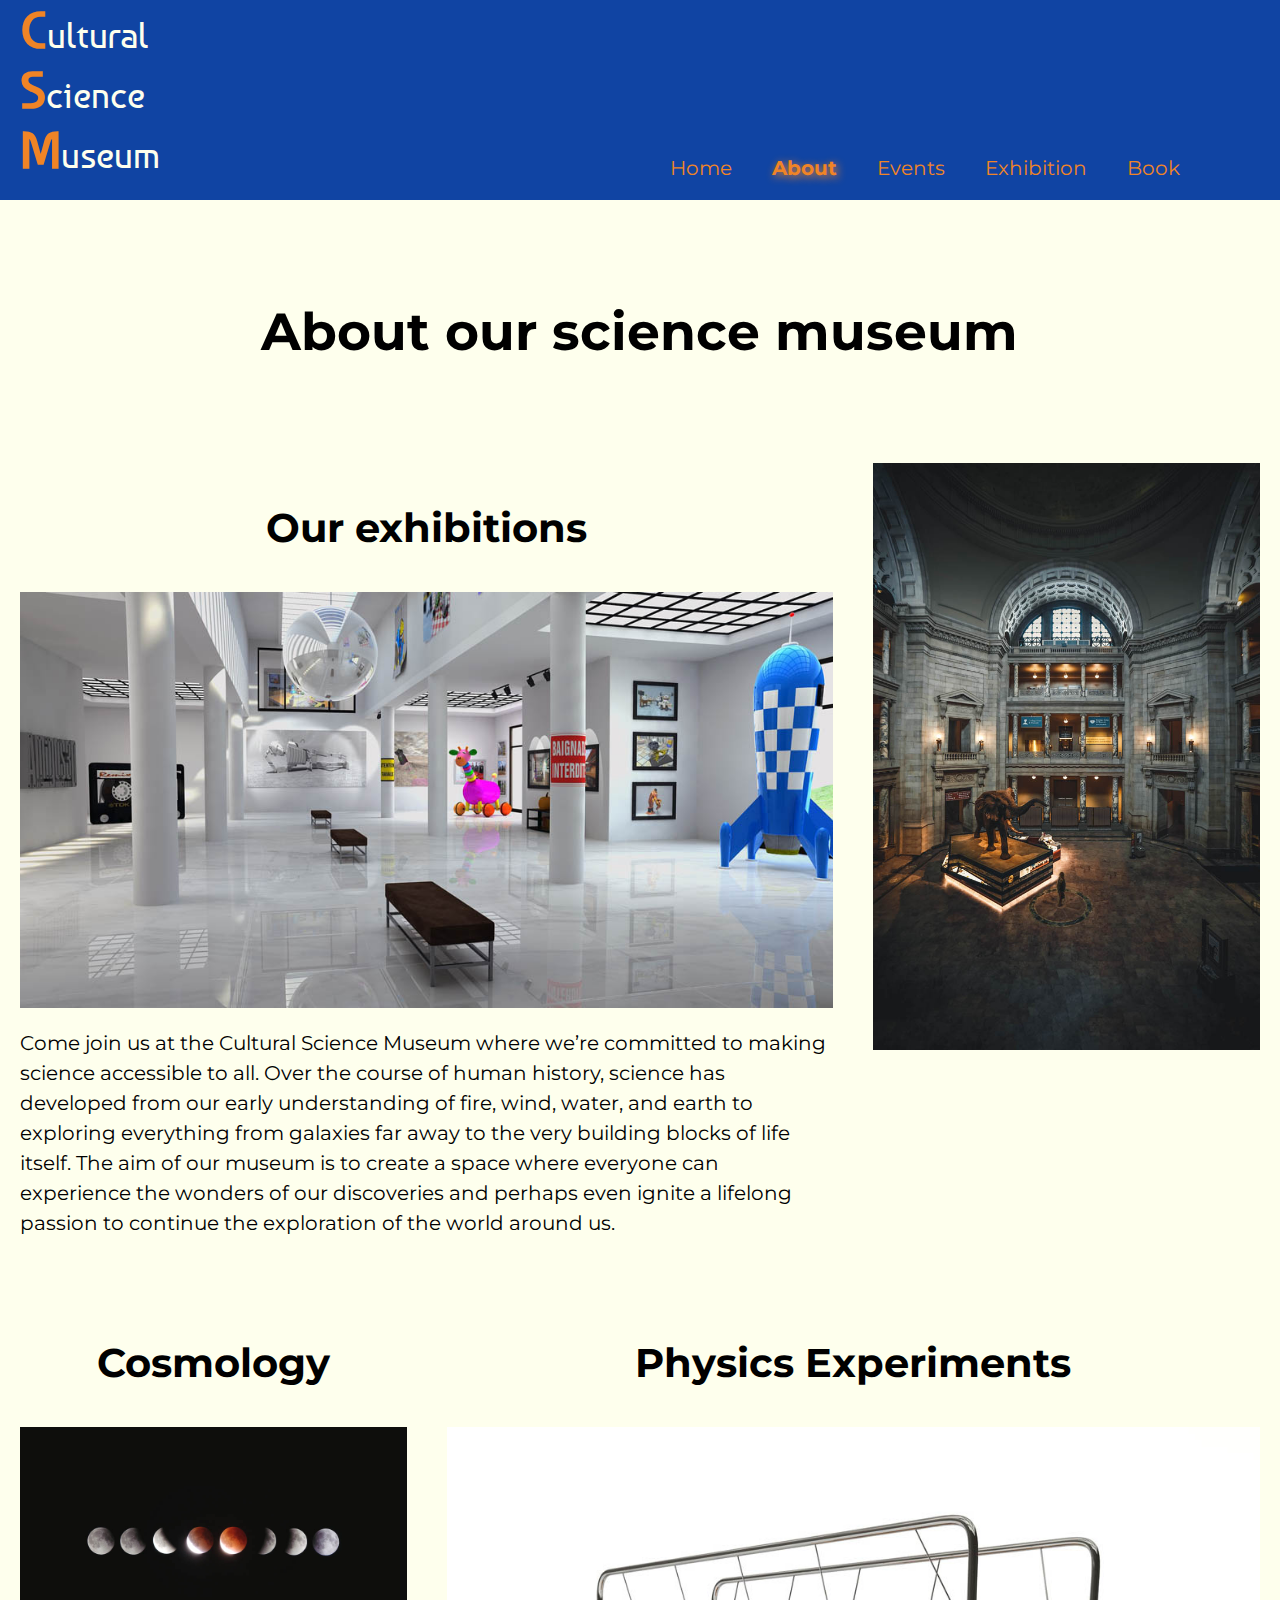
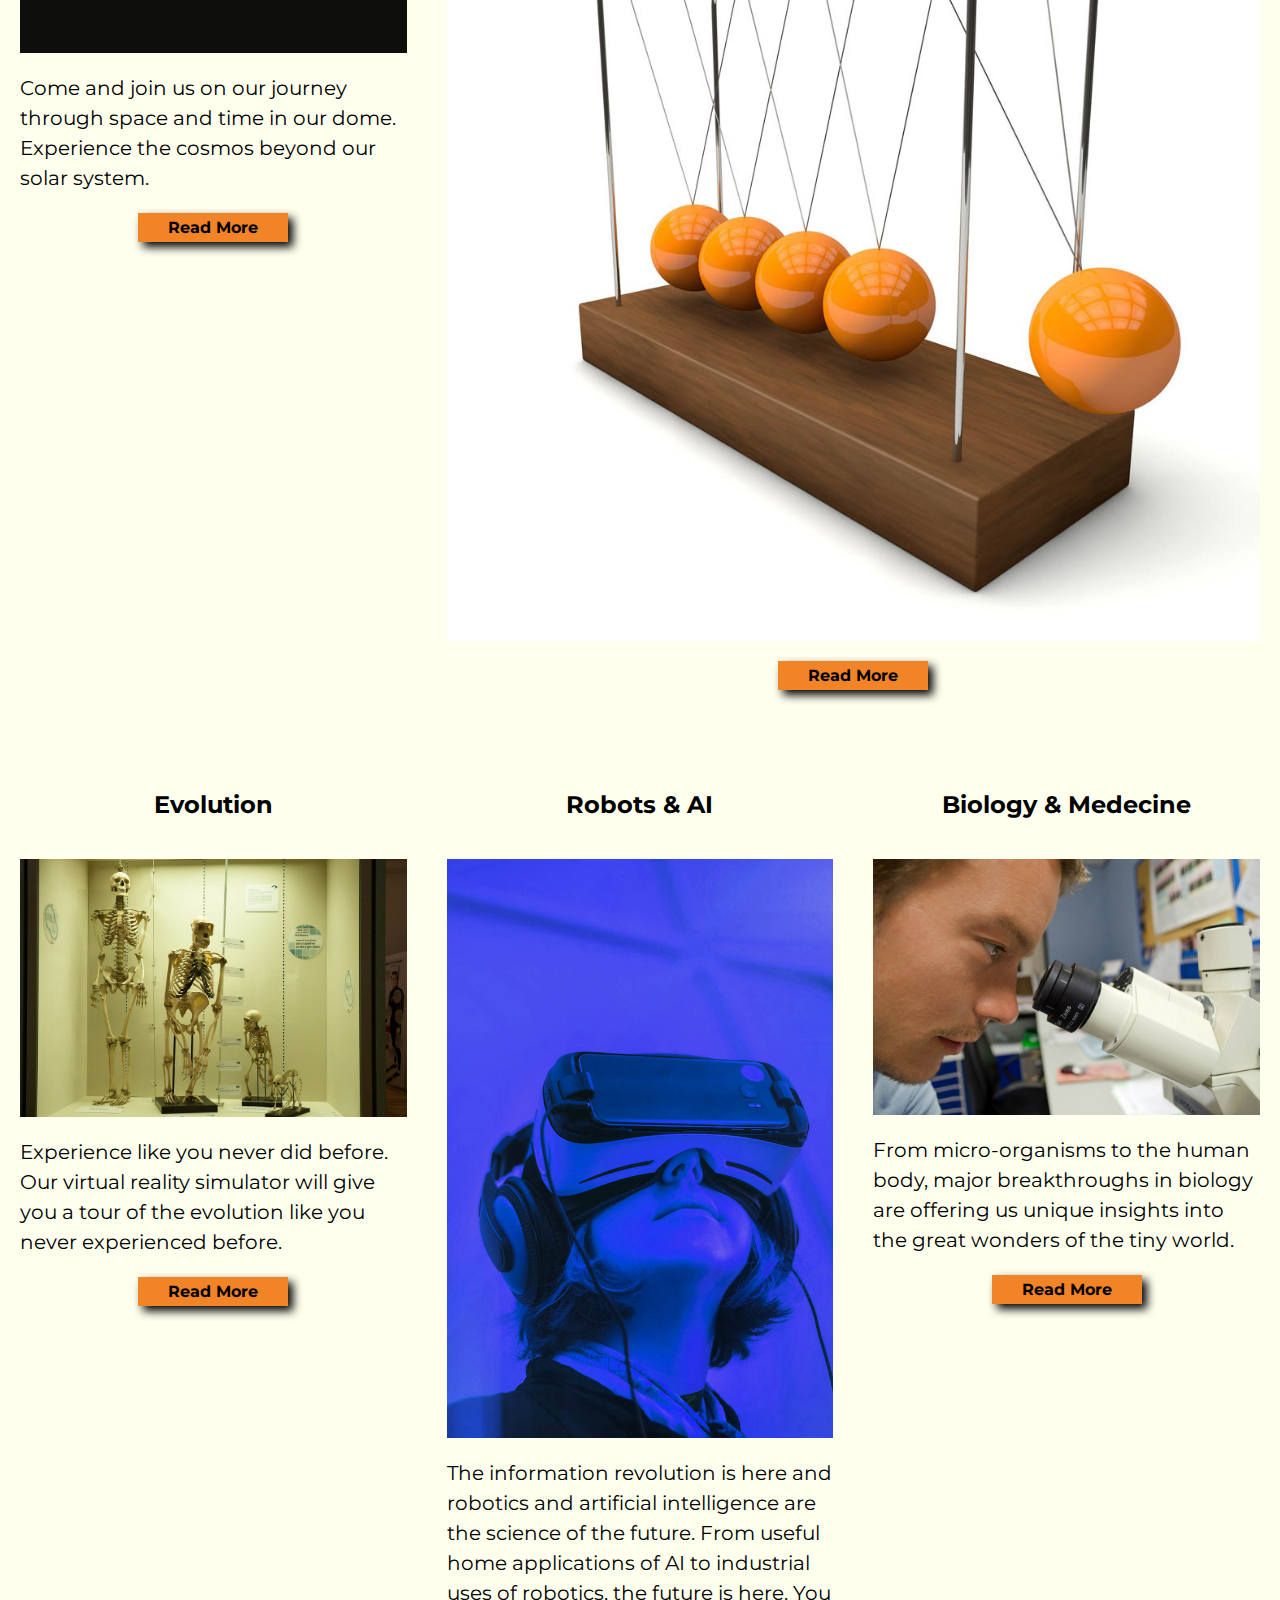
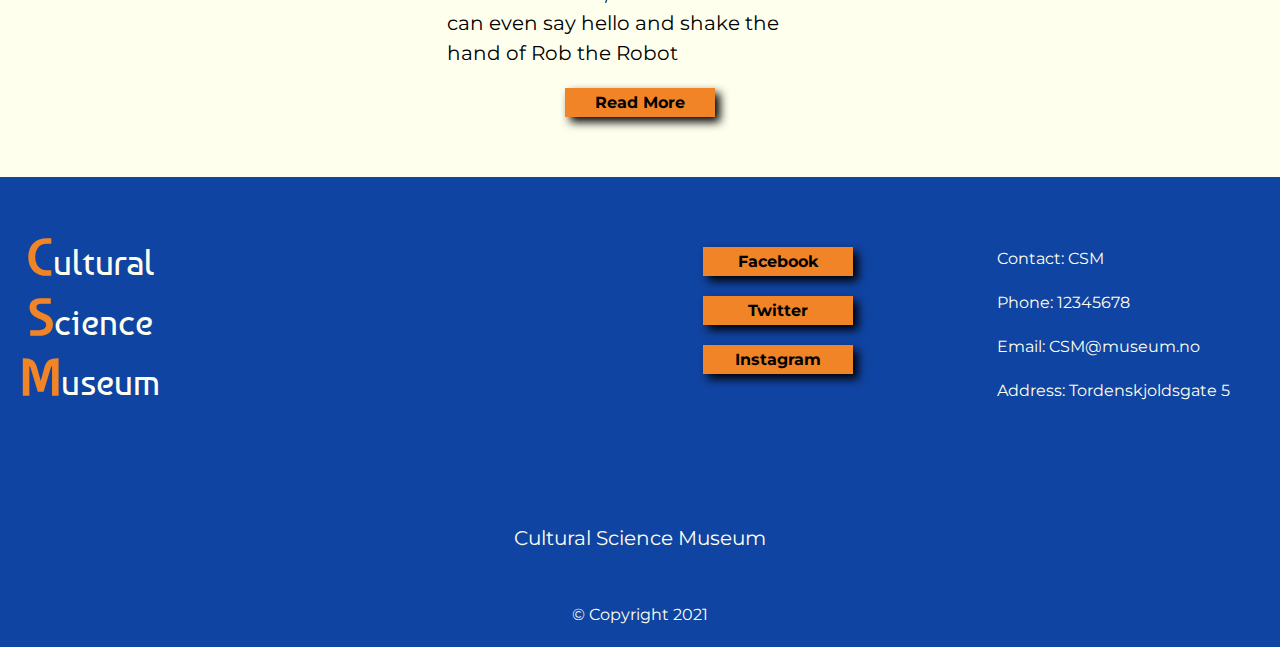
==== about.html @ 1113c038 "new about.html" ====
<!DOCTYPE html>
<html lang="en">
<head>
    <meta charset="UTF-8">
    <meta http-equiv="X-UA-Compatible" content="IE=edge">
    <meta name="viewport" content="width=device-width, initial-scale=1.0">
    <meta name="description" content="The local new cultural science museum the will be the leading museum in the country when it comes to exhibitions events and attendble experiment with a professor in each of the topics that will change every month">
    <link rel="stylesheet" href="https://use.fontawesome.com/releases/v5.15.4/css/all.css" integrity="sha384-DyZ88mC6Up2uqS4h/KRgHuoeGwBcD4Ng9SiP4dIRy0EXTlnuz47vAwmeGwVChigm" crossorigin="anonymous">
    <link rel="stylesheet" href="css/utilities.css">
    <link rel="stylesheet" href="css/style.css">
    <title>CSM | About</title>
</head>
<body>
    <header>
        <div class="logo">
            <div><a class="white-txt" href="index.html"><span class="large-txt">C</span>ultural</a></div>
            <div><a class="white-txt" href="index.html"><span class="large-txt">S</span>cience</a></div>
            <div><a class="white-txt" href="index.html"><span class="large-txt">M</span>useum</a></div>
        </div>
        <input id="hamburger-menu" type="checkbox">
        <label class="hamburger-label" for="hamburger-menu">           
            <span></span>
        </label>
        <nav>
            <ul class="hyper-links">
                <li><a class="small-txt" href="index.html">Home</a></li>
                <li><a class="current small-txt" href="about.html">About</a></li>
                <li><a class="small-txt" href="events.html">Events</a></li>
                <li><a class="small-txt" href="exhibition.html">Exhibition</a></li>
                <li><a class="small-txt" href="book.html">Book</a></li>
            </ul>
        </nav>
    </header>
    <main>
        <section class="about-grid">
        <div class="about-top-section">
            <h1 class="large-txt about-header">About our science museum</h1>
            <div class="about-top-section-left">
                <h2 class="medium-txt">Our exhibitions</h2>
                <img src="images-modded/exhibition-1863344_1920.jpg" width="1000" height="512" alt="picture of an exhibition hallway blue color">
                <p class="small-txt about-top-section-right-p">
                    Come join us at the Cultural 
                    Science Museum where we’re 
                    committed to making science 
                    accessible to all.
                    Over the course of human history, 
                    science has developed from our 
                    early understanding of fire, wind, 
                    water, and earth to exploring 
                    everything from galaxies far away
                    to the very building blocks of life 
                    itself. The aim of our museum is to 
                    create a space where everyone can 
                    experience the wonders of our 
                    discoveries and perhaps even ignite 
                    a lifelong passion to continue the 
                    exploration of the world around us.
                    </p>
            </div>
            <div class="about-top-section-right">
                <img src="images-modded/roberto-nickson-396152.jpg" width="800" height="1000" alt="picture of an exhibition hall">
            </div>
            <div class="about-middle-section-left">
                <h2 class="medium-txt">Cosmology</h2>
                <img src="images-modded/celso-405219.jpg" width="1000" height="584" alt="picture of the moon in different stages">
                <p class="small-txt">Come and join us on our journey 
                    through space and time in our dome.
                    Experience the cosmos beyond our 
                    solar system.</p>
                <a href="#" class="btn">Read More</a>
            </div>
            <div class="about-middle-section-right">
                <h2 class="medium-txt">Physics Experiments</h2>
                <img src="images-modded/ball-1010907_1920.jpg" width="1000" height="1000" alt="device that transfer energi with balls coming together">
                <a href="#" class="btn">Read More</a>
            </div>
            <div class="about-bottom-section-left">
                <h2>Evolution</h2>
                <img src="images-modded/skeleton-414543_1920.jpg" width="1000" height="667" alt="The evolution of man shown in skeletons">
                <p class="small-txt">Experience like you never did before. 
                    Our virtual reality simulator will give 
                    you a tour of the evolution 
                    like you never experienced before.</p>
                    <a href="#" class="btn">Read More</a>
            </div>
            <div class="about-bottom-section-center">
                <h2>Robots & AI</h2>
                <img src="images-modded/samuel-zeller-158996-blue.jpg" width="667" height="1000" alt="Someone looking inside of virtual reality glasses">
                <p class="small-txt">The information revolution is here and 
                    robotics and artificial intelligence are
                    the science of the future. From useful
                    home applications of AI to industrial
                    uses of robotics, the future is here. You 
                    can even say hello and shake the hand 
                    of Rob the Robot</p>
                    <a href="#" class="btn">Read More</a>
            </div>
            <div class="about-bottom-section-right">
                <h2>Biology & Medecine</h2>
                <img src="images-modded/people-219985_1280.jpg" width="1000" height="662" alt="A scientist looking in a microscope">
                <p class="small-txt">From micro-organisms to the human 
                    body, major breakthroughs in biology 
                    are offering us unique insights into 
                    the great wonders of the tiny world.</p>
                    <a href="#" class="btn">Read More</a>
            </div>
        </div>
       </section>
    </main>
    <footer>
        <div class="social-btn">
            <a href="https://www.facebook.com" target="_blank" rel="noopener noreferrer" class="btn">Facebook</a>
            <a href="https://www.twitter.com" target="_blank" rel="noopener noreferrer" class="btn">Twitter</a>
            <a href="https://www.instagram.com" target="_blank" rel="noopener noreferrer" class="btn">Instagram</a>
        </div>
        <div class="logo footer-logo">
            <div><a class="white-txt" href="index.html"><span class="large-txt">C</span>ultural</a></div>
            <div><a class="white-txt" href="index.html"><span class="large-txt">S</span>cience</a></div>
            <div><a class="white-txt" href="index.html"><span class="large-txt">M</span>useum</a></div>
        </div>
        <div class="contact-info">
            <p class="white-txt">Contact: CSM</p>
            <p class="white-txt">Phone: 12345678</p>
            <p class="white-txt">Email: CSM@museum.no</p>
            <p class="white-txt">Address: Tordenskjoldsgate 5</p>
        </div>
        <div class="copyright">
            <p class="small-txt white-txt">Cultural Science Museum</p>
            <p class="white-txt">&copy Copyright 2021</p>
        </div>
    </footer>
</body>
</html>
---- css/utilities.css ----
.large-txt {
    font-size: 52px;
    font-weight: bold;
}

.medium-txt {
    font-size: 40px;
    font-weight: bold;
}

.small-txt {
    font-size: 20px;
}

.white-txt {
    color: var(--bg-color);
}

.btn {
    background-color: var(--secondary-color);
    color: var(--black-color);
    margin: 20px auto;
    width: 150px;
    font-size: 16px;
    font-weight: bold;
    text-align: center;
    padding : 5px 30px;
    text-decoration: none;
    box-shadow: 5px 5px 10px;
    cursor: pointer;
}

.btn:hover {
    background-color: var(--black-color);
    color: var(--secondary-color);
    font-size: 16px;
    padding : 5px 30px;
    text-decoration: none;
    transform: scale(1.2);
    transition: 300ms ease-out;
    cursor: pointer;
}

.current {
    font-weight: bold;
    text-shadow: 2px 2px 8px var(--secondary-color);
}
---- css/style.css ----
@import url("https://fonts.googleapis.com/css2?family=Montserrat:wght@200;300&display=swap");
@import url("https://fonts.googleapis.com/css2?family=Baumans&family=Montserrat:wght@200;300&family=Outfit:wght@100;200&display=swap");

*,
*::before,
*::after {
    box-sizing: border-box;
    margin: 0;
    padding: 0;
}

:root {
    --primary-color: #1044a3;
    --secondary-color: #f08426;
    --bg-color: #feffed;
    --black-color: #000;
    --light-blue-color: #6ea5ff;
    --font: "Montserrat", sans-serif;
}
/*GLOBAL-STYLES*/
body {
    display: flex;
    flex-direction: column;
    background-color: var(--bg-color);
    font-family: var(--font);
}

header {
    background: var(--primary-color);
    min-height: 100px;
}

h1 {
    text-align: center;
    margin: 80px auto;
}

h2 {
    text-align: center;
    margin: 40px 0;
}

a {
    text-decoration: none;
    color: var(--black-color);
    display: block;
}

img {
    display: block;
}

p {
    text-align: left;
    line-height: 1.5;
    margin: 20px 0;
}

nav,
#hamburger-menu {
    display: none;
}

nav ul {
    padding: 0;
    background-color: var(--primary-color);
}

nav li {
    display: block;
    padding: 10px;
}

nav a {
    text-decoration: none;
    color: #fff;
    padding: 10px;
    display: block;
    text-align: center;
}

nav a:hover {
    font-weight: bold;
    text-decoration: none;
    text-shadow: 2px 2px 8px var(--secondary-color);
    transition: 150ms ease-in;
}

.logo {
    font-family: baumans;
    font-size: 36px;
    margin: 0 20px;
}

.logo span {
    color: var(--secondary-color);
}

.hyper-links a {
    color: var(--secondary-color);
}

/*HAMBURGER-MENU*/
#hamburger-menu:checked ~ .hamburger-label > span {
    transform: rotate(45deg);
}

#hamburger-menu:checked ~ .hamburger-label > span::before {
    top: 0;
    transform: rotate(0);
}

#hamburger-menu:checked ~ .hamburger-label > span::after {
    top: 0;
    transform: rotate(90deg);
}

nav  {
    display: block;
    transition: 300ms ease;
    transform: translateX(-750px);
}

#hamburger-menu:checked ~ nav {
    display: block;
    opacity: 1;
    transform: translateX(0);
}

#hamburger-menu:checked ~ header {
    height: 400px;
}

.hamburger-label {
    display: flex;
    align-items: center;
    position: absolute;
    top: 20px;
    right: 20px;
    width: 26px;
    height: 26px;
    cursor: pointer;
    z-index: 1;
}

.hamburger-label > span,
.hamburger-label > span::before,
.hamburger-label > span::after {
    display: block;
    position: absolute;
    width: 100%;
    height: 3px;
    background-color: var(--bg-color);
    transition-duration: 250ms;
}

.hamburger-label > span::before {
    content: "";
    top: -8px;
}

.hamburger-label > span::after {
    content: "";
    top: 8px;
}

/*HOME-PAGE*/
.welcome-section {
    margin: 0 20px;
}

.showcase {
    max-width: 1600px;
    margin: 80px auto;
}

.showcase img {
    width: 100%;
    height: auto;
}

.museum-offers {
    margin: 0 20px;
} 

.home-page-box {
    max-width: 500px;
    margin: 80px auto;
}

.hours p {
    text-align: center;
}

.hours h3 {
    text-align: center;
}

 .hours h2, p {
    width: 100%;
} 

.kids img {
    width: 100%;
    height: auto;
}

.adults img {
    width: 100%;
    height: auto;
}

/*ABOUT-PAGE*/
.about-top-section {
    margin: 20px auto;
}

.about-top-section-left {
    max-width: 1000px;
    margin: 20px 20px;
}

.about-top-section-left img {
    width: 100%;
    height: auto;
}

.about-top-section-right {
    max-width: 800px;
    margin: 20px 20px;
}

.about-top-section-right img {
    width: 100%;
    height: auto;
}

.about-middle-section-left {
    max-width: 1000px;
    margin: 20px 20px;
}

.about-middle-section-left img {
    width: 100%;
    height: auto;
}

.about-middle-section-right {
    max-width: 1000px;
    margin: 20px 20px;
}

.about-middle-section-right img {
    width: 100%;
    height: auto;
}

.about-bottom-section-left {
    max-width: 1000px;
    margin: 20px 20px;
}

.about-bottom-section-left img {
    width: 100%;
    height: auto;
}

.about-bottom-section-center {
    max-width: 1000px;
    margin: 20px 20px;
}

.about-bottom-section-center img {
    width: 100%;
    height: auto;
}

.about-bottom-section-right {
    max-width: 1000px;
    margin: 20px 20px;
}

.about-bottom-section-right img {
    width: 100%;
    height: auto;
}

/*FOOTER*/
footer {
    background-color: var(--primary-color);
}

.footer-logo {
    text-align: center;
    margin: 50px auto;
}

.contact-info {
    margin: 50px;
}

.contact-info p {
    text-align: center;
}

.copyright p {
    text-align: center;
    margin-top: 50px;
}

header{
    height: 200px;
}

@media only screen and (min-width: 769px) {
    header {
        display: flex;
        justify-content: space-between;
    }

    nav {
        display: flex;
        align-items: flex-end;
        margin-right: 5rem;
        transform: translateX(0);
    }

    .hamburger-label,
    #hamburger-menu {
        display: none;
    }

    .hyper-links {
        display: flex;
        justify-content: flex-end;
    }

    /*HOME-PAGE*/
    .museum-offers {
        display: flex;
        justify-content: space-evenly;
        flex: wrap;
        text-align: center;
        margin: 100px auto;
    }

    .home-page-box {
        flex: 1;
        margin: 0 20px;
    }

    /*ABOUT-PAGE*/
    .about-top-section {
        display: grid;
        grid-template-columns: 1fr 1fr 1fr;
        grid-template-areas:
        "about-header about-header about-header"
        "about-top-section-left about-top-section-left about-top-section-right"
        "about-middle-section-left about-middle-section-right about-middle-section-right"
        "about-bottom-section-left about-bottom-section-center about-bottom-section-right";
    }

    .about-header {
        grid-area: about-header;
    }

    .about-top-section-left {
        grid-area: about-top-section-left;
    }

    .about-top-section-right p {
        grid-area: about-top-section-right-p;
    }

    .about-top-section-right {
        grid-area: about-top-section-right;
    }

    .about-middle-section-left {
        grid-area: about-middle-section-left;
    }

    .about-middle-section-right {
        grid-area: about-middle-section-right;
    }

    .about-bottom-section-left {
        grid-area: about-bottom-section-left;
    }

    .about-bottom-section-center {
        grid-area: about-bottom-section-center;
    }

    .about-bottom-section-right {
        grid-area: about-bottom-section-right;
    }

    /*FOOTER*/
    footer {
        display: grid;
        grid-template-columns: 1fr 1fr 1fr;
        grid-template-areas: 
        "footer-logo social-btn contact-info"
        "copyright copyright copyright";
    }

    .footer-logo {
        grid-area: footer-logo;
        justify-self: start;
        margin-left: 20px;
    }
    
    .contact-info {
        grid-area: contact-info;
        margin: 50px;
        justify-self: flex-end;
    }

    .social-btn {
        grid-area: social-btn;
        justify-self: end;
        margin-top: 50px;
    }

    .copyright {
        grid-area: copyright;
    }

    .contact-info p {
        text-align: left;
    }
}
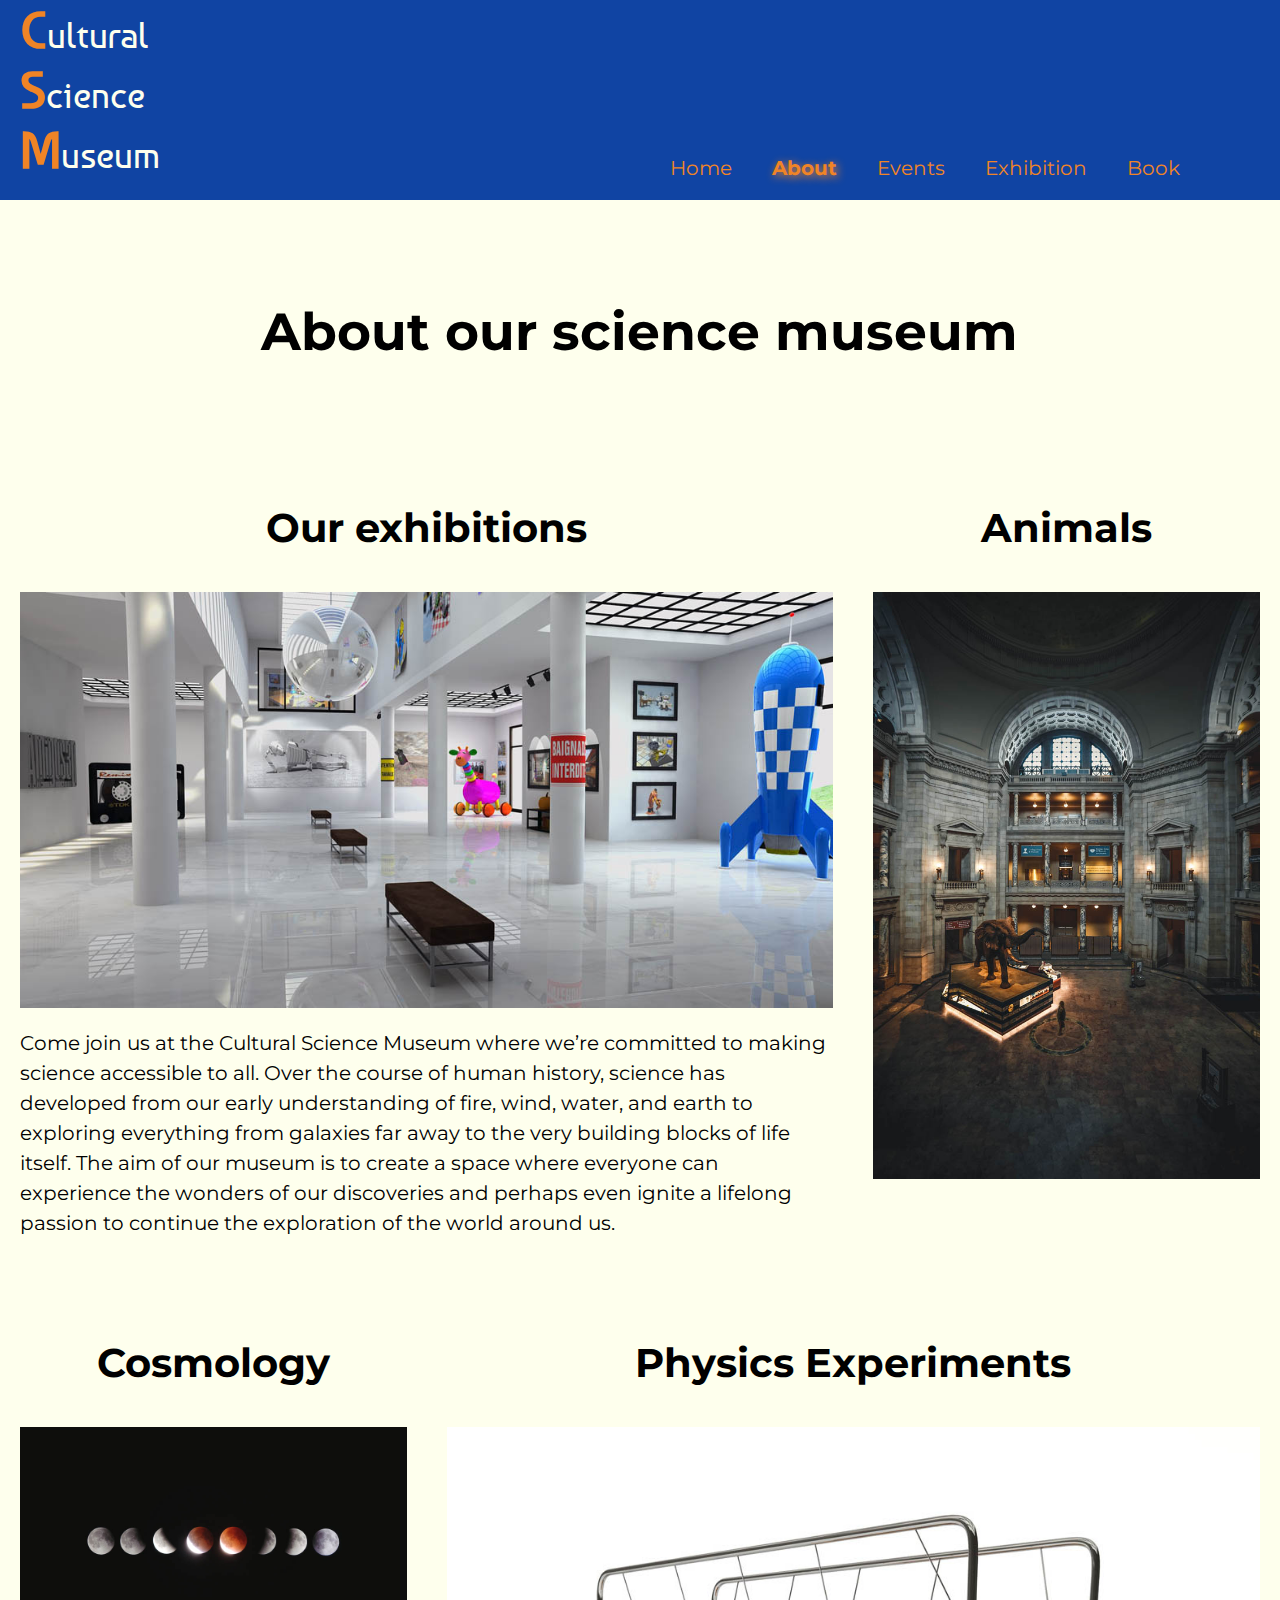
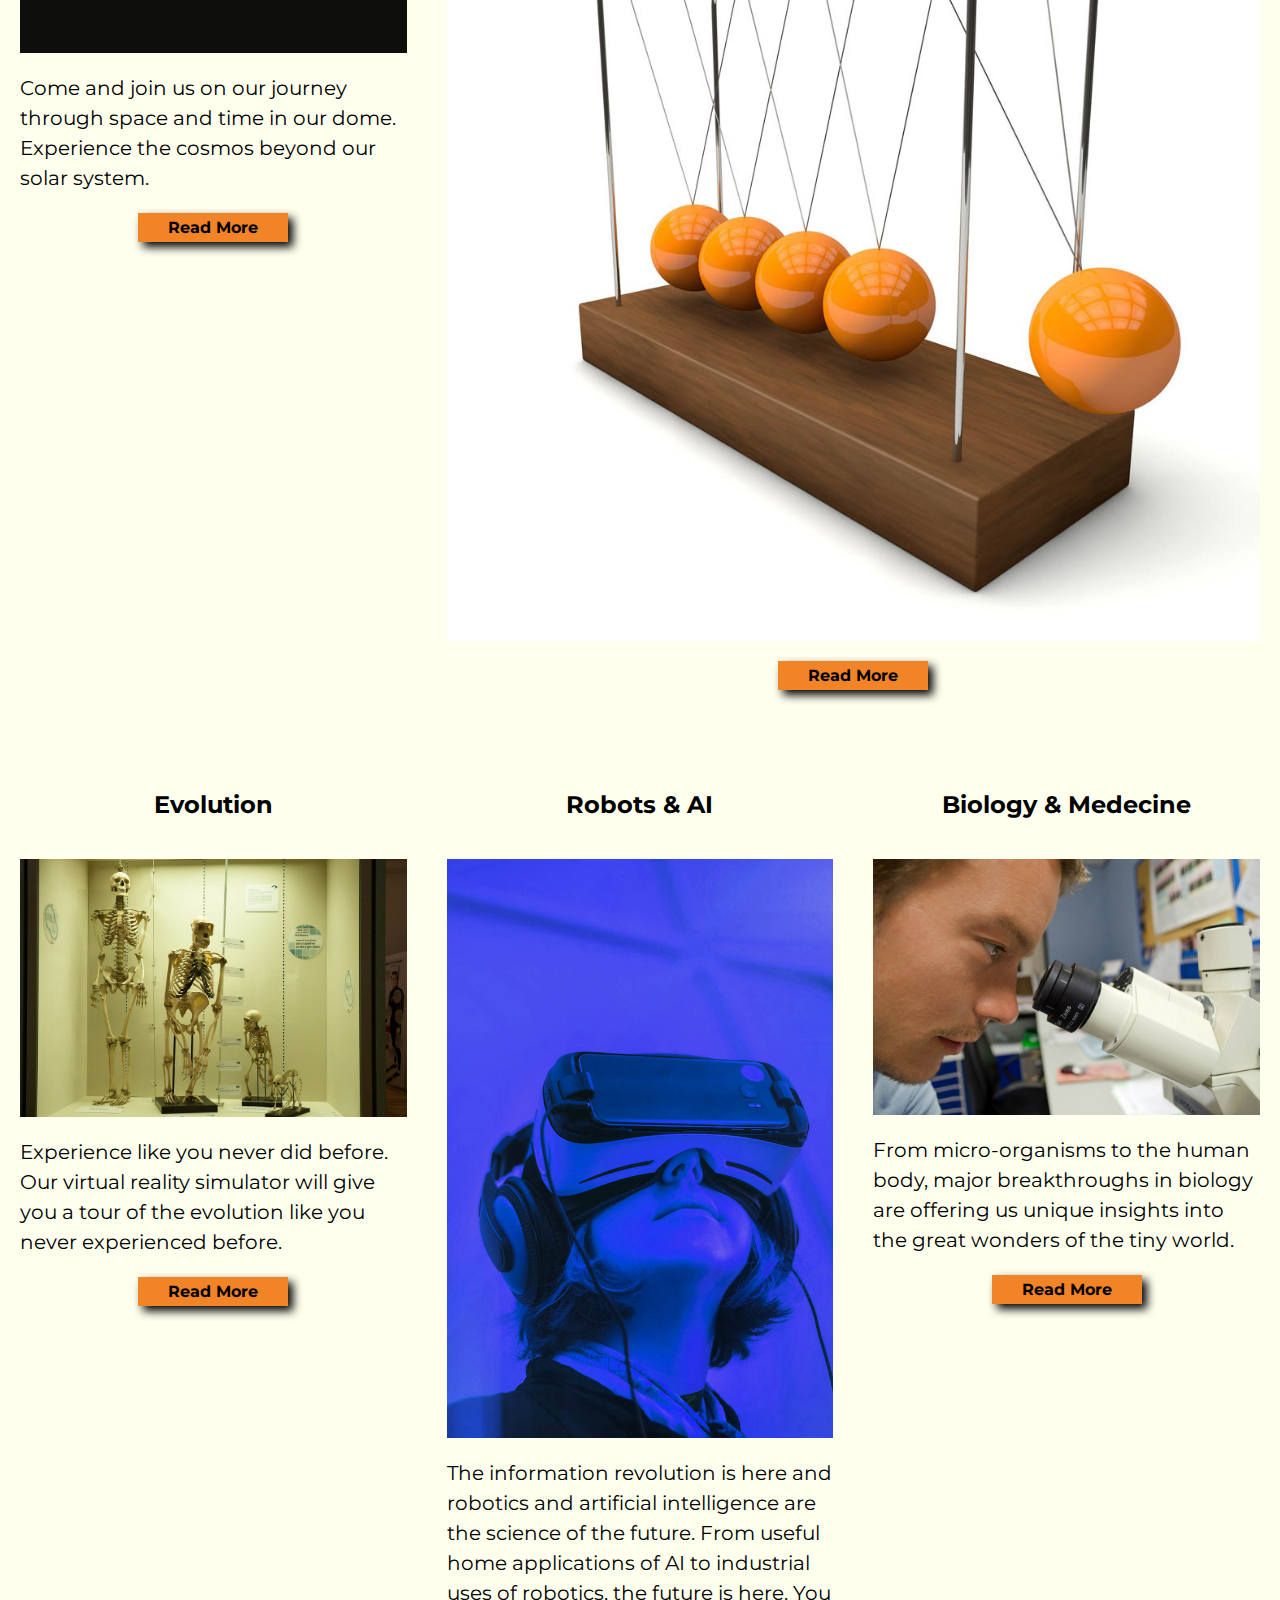
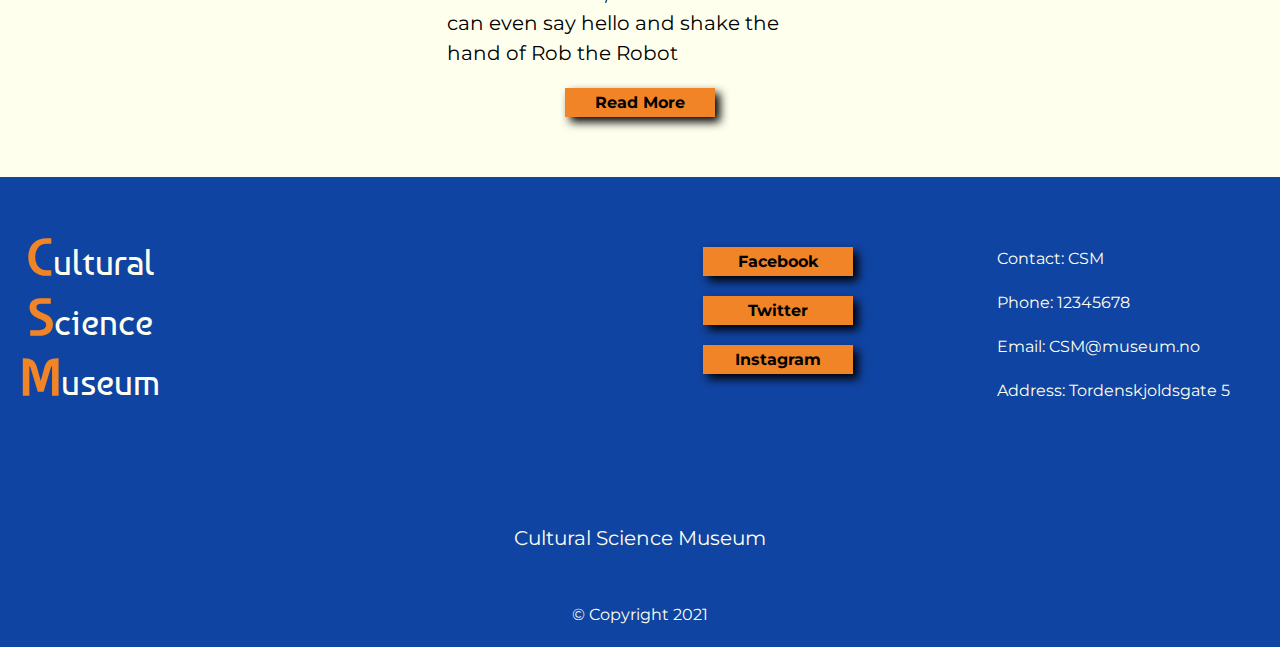
==== commit abbb46da: "new utility class" ====
--- a/about.html
+++ b/about.html
@@ -37,8 +37,8 @@
             <h1 class="large-txt about-header">About our science museum</h1>
             <div class="about-top-section-left">
                 <h2 class="medium-txt">Our exhibitions</h2>
-                <img src="images-modded/exhibition-1863344_1920.jpg" width="1000" height="512" alt="picture of an exhibition hallway blue color">
-                <p class="small-txt about-top-section-right-p">
+                <img class="img-container" src="images-modded/exhibition-1863344_1920.jpg" width="1000" height="512" alt="picture of an exhibition hallway blue color">
+                <p class="small-txt">
                     Come join us at the Cultural 
                     Science Museum where we’re 
                     committed to making science 
@@ -55,14 +55,15 @@
                     discoveries and perhaps even ignite 
                     a lifelong passion to continue the 
                     exploration of the world around us.
-                    </p>
+                </p>
             </div>
             <div class="about-top-section-right">
-                <img src="images-modded/roberto-nickson-396152.jpg" width="800" height="1000" alt="picture of an exhibition hall">
+                <h2 class="medium-txt">Animals</h2>
+                <img class="img-container" src="images-modded/roberto-nickson-396152.jpg" width="800" height="1000" alt="picture of an exhibition hall">
             </div>
             <div class="about-middle-section-left">
                 <h2 class="medium-txt">Cosmology</h2>
-                <img src="images-modded/celso-405219.jpg" width="1000" height="584" alt="picture of the moon in different stages">
+                <img class="img-container" src="images-modded/celso-405219.jpg" width="1000" height="584" alt="picture of the moon in different stages">
                 <p class="small-txt">Come and join us on our journey 
                     through space and time in our dome.
                     Experience the cosmos beyond our 
@@ -71,12 +72,12 @@
             </div>
             <div class="about-middle-section-right">
                 <h2 class="medium-txt">Physics Experiments</h2>
-                <img src="images-modded/ball-1010907_1920.jpg" width="1000" height="1000" alt="device that transfer energi with balls coming together">
+                <img class="img-container" src="images-modded/ball-1010907_1920.jpg" width="1000" height="1000" alt="device that transfer energi with balls coming together">
                 <a href="#" class="btn">Read More</a>
             </div>
             <div class="about-bottom-section-left">
                 <h2>Evolution</h2>
-                <img src="images-modded/skeleton-414543_1920.jpg" width="1000" height="667" alt="The evolution of man shown in skeletons">
+                <img class="img-container" src="images-modded/skeleton-414543_1920.jpg" width="1000" height="667" alt="The evolution of man shown in skeletons">
                 <p class="small-txt">Experience like you never did before. 
                     Our virtual reality simulator will give 
                     you a tour of the evolution 
@@ -85,7 +86,7 @@
             </div>
             <div class="about-bottom-section-center">
                 <h2>Robots & AI</h2>
-                <img src="images-modded/samuel-zeller-158996-blue.jpg" width="667" height="1000" alt="Someone looking inside of virtual reality glasses">
+                <img class="img-container" src="images-modded/samuel-zeller-158996-blue.jpg" width="667" height="1000" alt="Someone looking inside of virtual reality glasses">
                 <p class="small-txt">The information revolution is here and 
                     robotics and artificial intelligence are
                     the science of the future. From useful
@@ -97,7 +98,7 @@
             </div>
             <div class="about-bottom-section-right">
                 <h2>Biology & Medecine</h2>
-                <img src="images-modded/people-219985_1280.jpg" width="1000" height="662" alt="A scientist looking in a microscope">
+                <img class="img-container" src="images-modded/people-219985_1280.jpg" width="1000" height="662" alt="A scientist looking in a microscope">
                 <p class="small-txt">From micro-organisms to the human 
                     body, major breakthroughs in biology 
                     are offering us unique insights into 
--- a/css/utilities.css
+++ b/css/utilities.css
@@ -45,3 +45,9 @@
     font-weight: bold;
     text-shadow: 2px 2px 8px var(--secondary-color);
 }
+
+.img-container {
+    width: 100%;
+    height: auto;
+    /* box-shadow: 2px 2px 10px; */
+}--- a/css/style.css
+++ b/css/style.css
@@ -174,11 +174,6 @@
     margin: 80px auto;
 }
 
-.showcase img {
-    width: 100%;
-    height: auto;
-}
-
 .museum-offers {
     margin: 0 20px;
 } 
@@ -198,16 +193,6 @@
 
  .hours h2, p {
     width: 100%;
-} 
-
-.kids img {
-    width: 100%;
-    height: auto;
-}
-
-.adults img {
-    width: 100%;
-    height: auto;
 }
 
 /*ABOUT-PAGE*/
@@ -220,11 +205,6 @@
     margin: 20px 20px;
 }
 
-.about-top-section-left img {
-    width: 100%;
-    height: auto;
-}
-
 .about-top-section-right {
     max-width: 800px;
     margin: 20px 20px;
@@ -240,49 +220,24 @@
     margin: 20px 20px;
 }
 
-.about-middle-section-left img {
-    width: 100%;
-    height: auto;
-}
-
 .about-middle-section-right {
     max-width: 1000px;
     margin: 20px 20px;
 }
 
-.about-middle-section-right img {
-    width: 100%;
-    height: auto;
-}
-
 .about-bottom-section-left {
     max-width: 1000px;
     margin: 20px 20px;
 }
 
-.about-bottom-section-left img {
-    width: 100%;
-    height: auto;
-}
-
 .about-bottom-section-center {
     max-width: 1000px;
     margin: 20px 20px;
 }
 
-.about-bottom-section-center img {
-    width: 100%;
-    height: auto;
-}
-
 .about-bottom-section-right {
     max-width: 1000px;
     margin: 20px 20px;
-}
-
-.about-bottom-section-right img {
-    width: 100%;
-    height: auto;
 }
 
 /*FOOTER*/
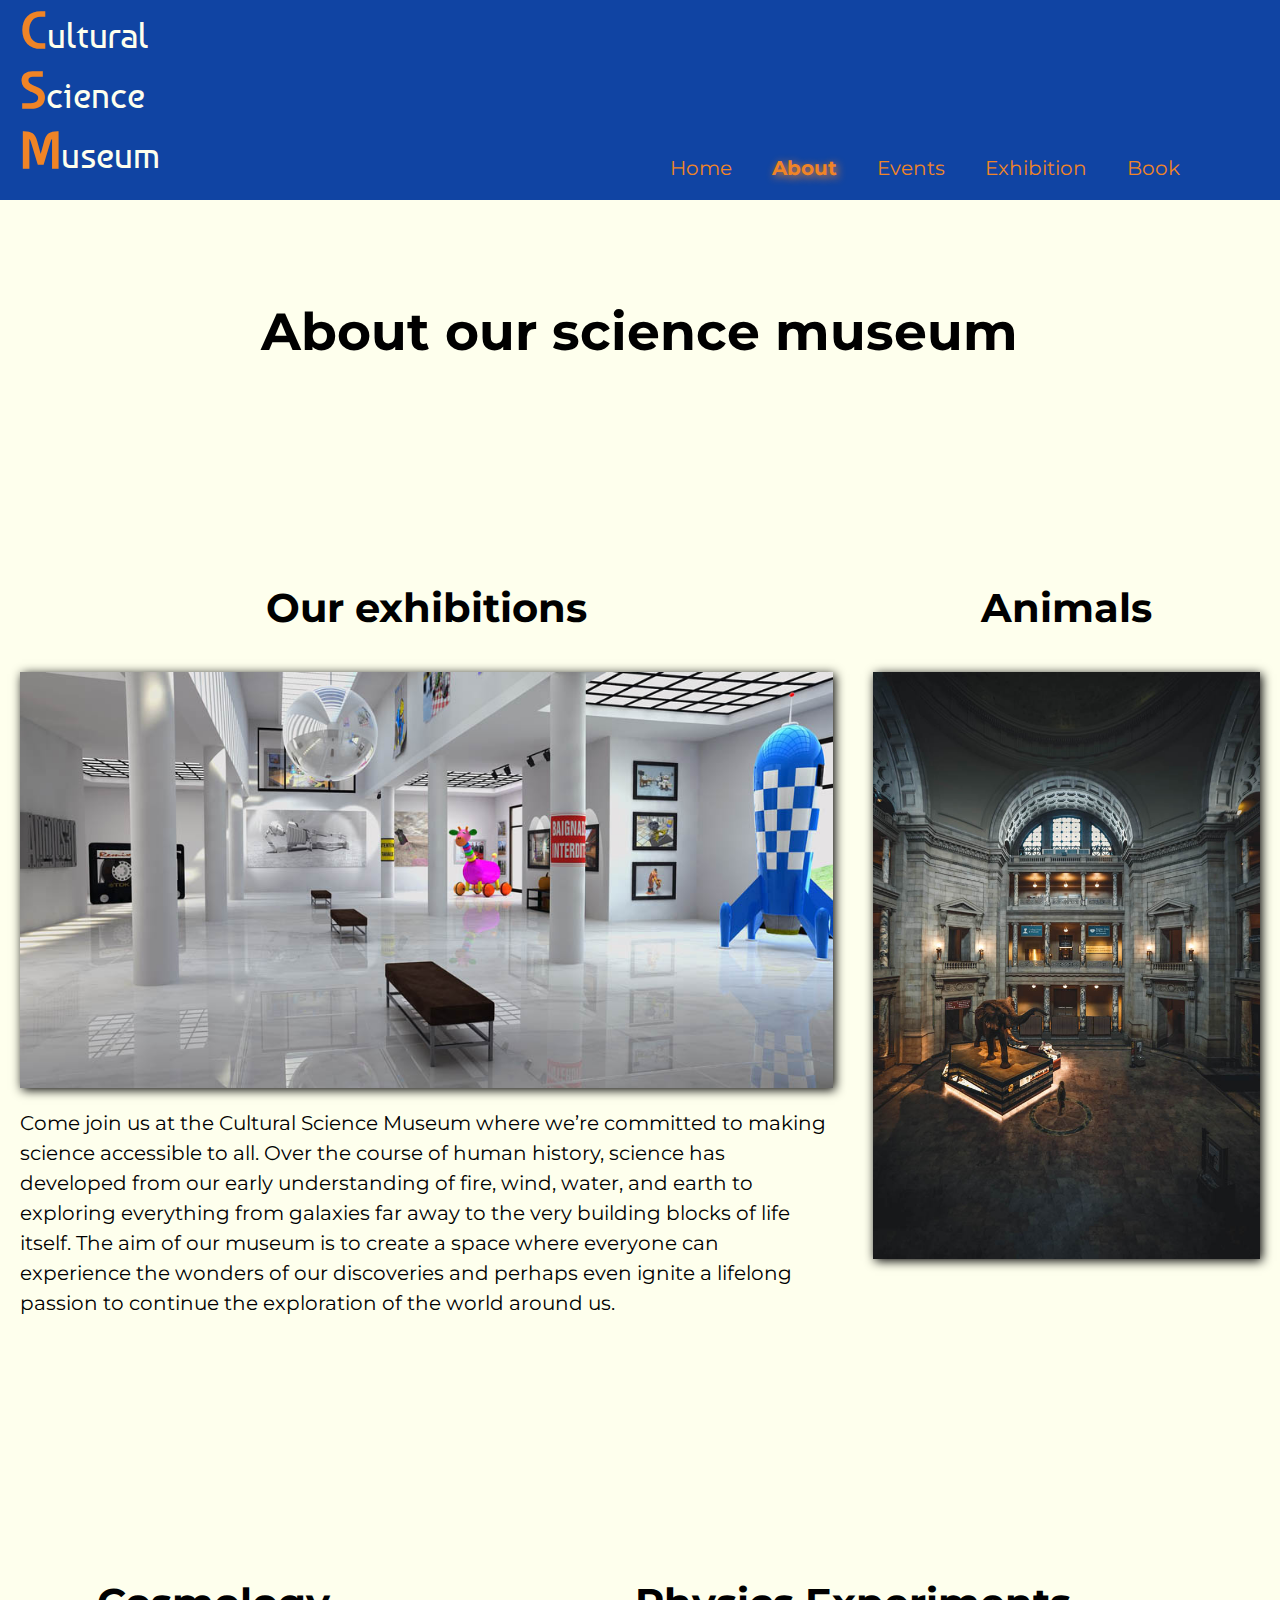
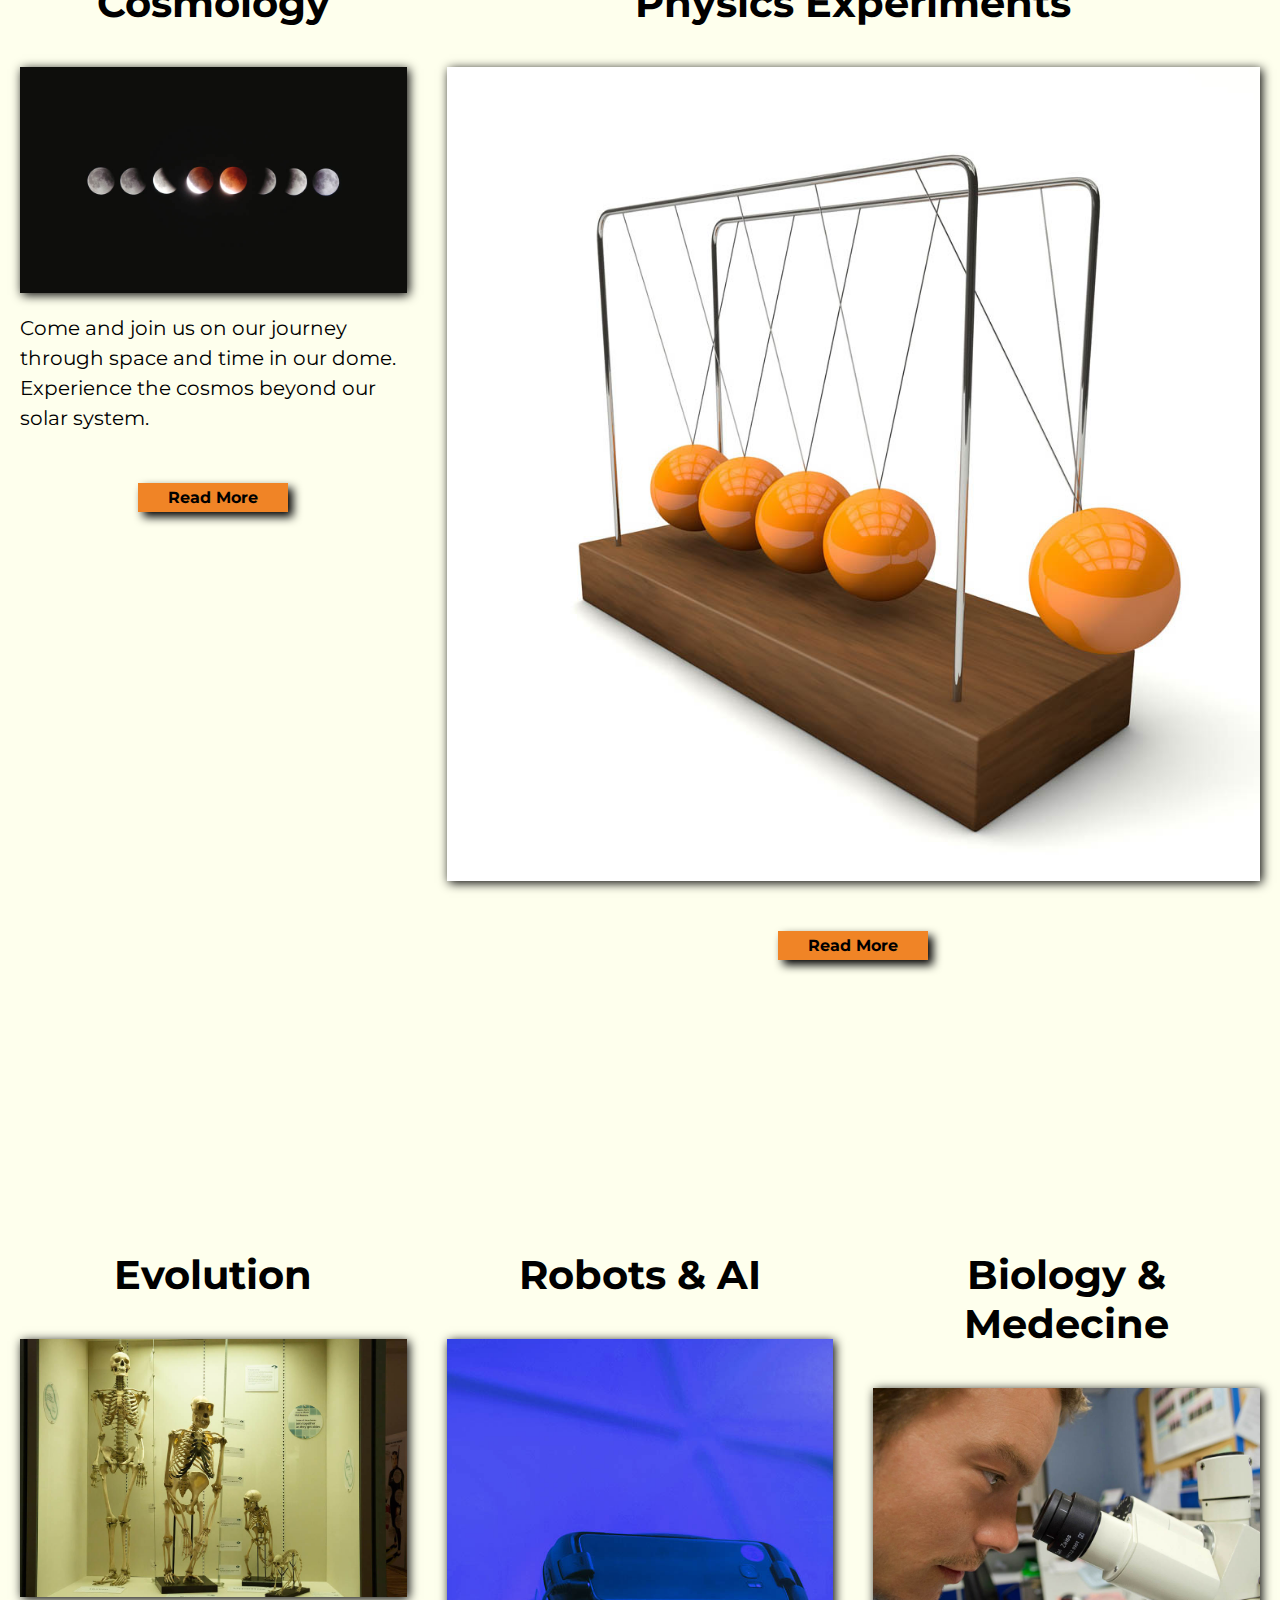
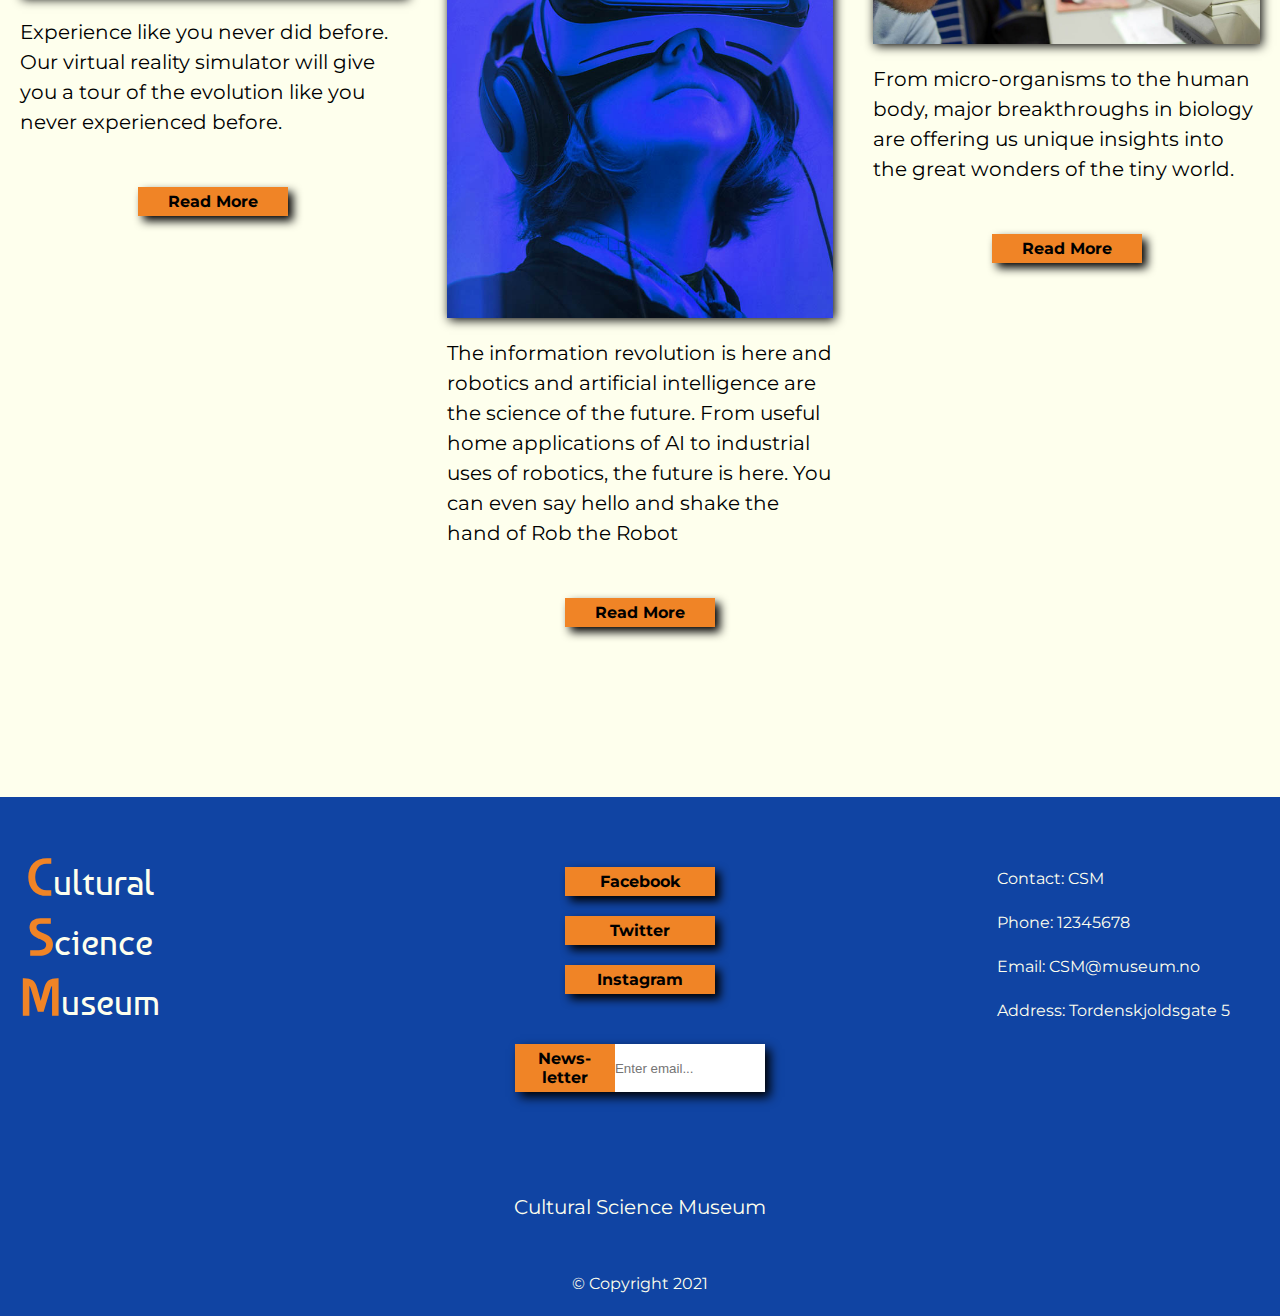
==== commit cc0d1a09: "newsletter in footer" ====
--- a/about.html
+++ b/about.html
@@ -23,11 +23,11 @@
         </label>
         <nav>
             <ul class="hyper-links">
-                <li><a class="small-txt" href="index.html">Home</a></li>
-                <li><a class="current small-txt" href="about.html">About</a></li>
-                <li><a class="small-txt" href="events.html">Events</a></li>
-                <li><a class="small-txt" href="exhibition.html">Exhibition</a></li>
-                <li><a class="small-txt" href="book.html">Book</a></li>
+                <li><a class="small-txt" href="/index.html">Home</a></li>
+                <li><a class="current small-txt" href="/about.html">About</a></li>
+                <li><a class="small-txt" href="/events.html">Events</a></li>
+                <li><a class="small-txt" href="/exhibition.html">Exhibition</a></li>
+                <li><a class="small-txt" href="/book.html">Book</a></li>
             </ul>
         </nav>
     </header>
@@ -35,7 +35,7 @@
         <section class="about-grid">
         <div class="about-top-section">
             <h1 class="large-txt about-header">About our science museum</h1>
-            <div class="about-top-section-left">
+            <div class="about-top-section-left margin-container">
                 <h2 class="medium-txt">Our exhibitions</h2>
                 <img class="img-container" src="images-modded/exhibition-1863344_1920.jpg" width="1000" height="512" alt="picture of an exhibition hallway blue color">
                 <p class="small-txt">
@@ -57,62 +57,74 @@
                     exploration of the world around us.
                 </p>
             </div>
-            <div class="about-top-section-right">
+            <div class="about-top-section-right margin-container">
                 <h2 class="medium-txt">Animals</h2>
-                <img class="img-container" src="images-modded/roberto-nickson-396152.jpg" width="800" height="1000" alt="picture of an exhibition hall">
+                <img class="img-container" src="images-modded/roberto-nickson-396152.jpg" width="659" height="1000" alt="picture of an exhibition hall">
             </div>
-            <div class="about-middle-section-left">
+            <div class="about-middle-section-left margin-container">
                 <h2 class="medium-txt">Cosmology</h2>
                 <img class="img-container" src="images-modded/celso-405219.jpg" width="1000" height="584" alt="picture of the moon in different stages">
-                <p class="small-txt">Come and join us on our journey 
+                <p class="small-txt">
+                    Come and join us on our journey 
                     through space and time in our dome.
                     Experience the cosmos beyond our 
-                    solar system.</p>
+                    solar system.
+                </p>
                 <a href="#" class="btn">Read More</a>
             </div>
-            <div class="about-middle-section-right">
+            <div class="about-middle-section-right margin-container">
                 <h2 class="medium-txt">Physics Experiments</h2>
                 <img class="img-container" src="images-modded/ball-1010907_1920.jpg" width="1000" height="1000" alt="device that transfer energi with balls coming together">
                 <a href="#" class="btn">Read More</a>
             </div>
-            <div class="about-bottom-section-left">
-                <h2>Evolution</h2>
+            <div class="about-bottom-section-left margin-container">
+                <h2 class="medium-txt">Evolution</h2>
                 <img class="img-container" src="images-modded/skeleton-414543_1920.jpg" width="1000" height="667" alt="The evolution of man shown in skeletons">
-                <p class="small-txt">Experience like you never did before. 
+                <p class="small-txt">
+                    Experience like you never did before. 
                     Our virtual reality simulator will give 
                     you a tour of the evolution 
-                    like you never experienced before.</p>
-                    <a href="#" class="btn">Read More</a>
+                    like you never experienced before.
+                </p>
+                <a href="#" class="btn">Read More</a>
             </div>
-            <div class="about-bottom-section-center">
-                <h2>Robots & AI</h2>
+            <div class="about-bottom-section-center margin-container">
+                <h2 class="medium-txt">Robots & AI</h2>
                 <img class="img-container" src="images-modded/samuel-zeller-158996-blue.jpg" width="667" height="1000" alt="Someone looking inside of virtual reality glasses">
-                <p class="small-txt">The information revolution is here and 
+                <p class="small-txt">
+                    The information revolution is here and 
                     robotics and artificial intelligence are
                     the science of the future. From useful
                     home applications of AI to industrial
                     uses of robotics, the future is here. You 
                     can even say hello and shake the hand 
-                    of Rob the Robot</p>
-                    <a href="#" class="btn">Read More</a>
+                    of Rob the Robot
+                </p>
+                <a href="#" class="btn">Read More</a>
             </div>
-            <div class="about-bottom-section-right">
-                <h2>Biology & Medecine</h2>
+            <div class="about-bottom-section-right margin-container">
+                <h2 class="medium-txt">Biology & Medecine</h2>
                 <img class="img-container" src="images-modded/people-219985_1280.jpg" width="1000" height="662" alt="A scientist looking in a microscope">
-                <p class="small-txt">From micro-organisms to the human 
+                <p class="small-txt">
+                    From micro-organisms to the human 
                     body, major breakthroughs in biology 
                     are offering us unique insights into 
-                    the great wonders of the tiny world.</p>
-                    <a href="#" class="btn">Read More</a>
+                    the great wonders of the tiny world.
+                </p>
+                <a href="#" class="btn">Read More</a>
             </div>
         </div>
        </section>
     </main>
     <footer>
         <div class="social-btn">
-            <a href="https://www.facebook.com" target="_blank" rel="noopener noreferrer" class="btn">Facebook</a>
-            <a href="https://www.twitter.com" target="_blank" rel="noopener noreferrer" class="btn">Twitter</a>
-            <a href="https://www.instagram.com" target="_blank" rel="noopener noreferrer" class="btn">Instagram</a>
+            <a href="https://www.facebook.com" target="_blank" rel="noopener noreferrer" class="footer-btn">Facebook</a>
+            <a href="https://www.twitter.com" target="_blank" rel="noopener noreferrer" class="footer-btn">Twitter</a>
+            <a href="https://www.instagram.com" target="_blank" rel="noopener noreferrer" class="footer-btn">Instagram</a>
+            <div class="news-letter">
+                <button onclick="window.location.href='index.html'" class="news-btn">News-letter</button>
+                <input class="news-input" type="email" placeholder="Enter email..." name="email">
+            </div>
         </div>
         <div class="logo footer-logo">
             <div><a class="white-txt" href="index.html"><span class="large-txt">C</span>ultural</a></div>
--- a/css/utilities.css
+++ b/css/utilities.css
@@ -12,6 +12,11 @@
     font-size: 20px;
 }
 
+.hyper-links-txt {
+    font-size: 20px;
+    font-weight: bold;
+}
+
 .white-txt {
     color: var(--bg-color);
 }
@@ -19,7 +24,7 @@
 .btn {
     background-color: var(--secondary-color);
     color: var(--black-color);
-    margin: 20px auto;
+    margin: 50px auto;
     width: 150px;
     font-size: 16px;
     font-weight: bold;
@@ -41,6 +46,31 @@
     cursor: pointer;
 }
 
+.footer-btn {
+    background-color: var(--secondary-color);
+    color: var(--black-color);
+    margin: 20px auto;
+    width: 150px;
+    font-size: 16px;
+    font-weight: bold;
+    text-align: center;
+    padding : 5px 30px;
+    text-decoration: none;
+    box-shadow: 5px 5px 10px;
+    cursor: pointer;
+}
+
+.footer-btn:hover {
+    background-color: var(--black-color);
+    color: var(--secondary-color);
+    font-size: 16px;
+    padding : 5px 30px;
+    text-decoration: none;
+    transform: scale(1.2);
+    transition: 300ms ease-out;
+    cursor: pointer;
+}
+
 .current {
     font-weight: bold;
     text-shadow: 2px 2px 8px var(--secondary-color);
@@ -49,5 +79,9 @@
 .img-container {
     width: 100%;
     height: auto;
-    /* box-shadow: 2px 2px 10px; */
+    box-shadow: 2px 2px 10px;
+}
+
+.margin-container{
+    margin: 100px 20px;
 }--- a/css/style.css
+++ b/css/style.css
@@ -27,7 +27,8 @@
 
 header {
     background: var(--primary-color);
-    min-height: 100px;
+    height: 200px;
+
 }
 
 h1 {
@@ -202,42 +203,44 @@
 
 .about-top-section-left {
     max-width: 1000px;
-    margin: 20px 20px;
 }
 
 .about-top-section-right {
     max-width: 800px;
-    margin: 20px 20px;
-}
-
-.about-top-section-right img {
-    width: 100%;
-    height: auto;
 }
 
 .about-middle-section-left {
     max-width: 1000px;
-    margin: 20px 20px;
 }
 
 .about-middle-section-right {
     max-width: 1000px;
-    margin: 20px 20px;
+    justify-self: flex-end;
 }
 
 .about-bottom-section-left {
     max-width: 1000px;
-    margin: 20px 20px;
 }
 
 .about-bottom-section-center {
-    max-width: 1000px;
-    margin: 20px 20px;
+    max-width: 667px;
 }
 
 .about-bottom-section-right {
     max-width: 1000px;
-    margin: 20px 20px;
+}
+
+/*EVENT-PAGE*/
+.event-page-left{
+    max-width: 1000px;
+}
+
+.event-page-center{
+    max-width: 1000px;
+}
+
+.event-page-right{
+    max-width: 659px;
 }
 
 /*FOOTER*/
@@ -263,11 +266,34 @@
     margin-top: 50px;
 }
 
-header{
-    height: 200px;
-}
-
-@media only screen and (min-width: 769px) {
+.news-letter {
+    max-width: 250px;
+    margin: 50px auto;
+    position: relative;
+    box-shadow: 5px 5px 10px;
+}
+
+.news-btn {
+    background-color: var(--secondary-color);
+    padding: 5px 10px;
+    width: 40%;
+    font-size: 16px;
+    font-family: var(--font);
+    font-weight: bold;
+    border: none;
+    cursor: pointer;
+}
+
+.news-input {
+    position: absolute;
+    width: 60%;
+    height: 48px;
+    margin: 0 10px 0 0;
+    border: none;
+    cursor: pointer;
+}
+
+@media only screen and (min-width: 768px) {
     header {
         display: flex;
         justify-content: space-between;
@@ -323,10 +349,6 @@
         grid-area: about-top-section-left;
     }
 
-    .about-top-section-right p {
-        grid-area: about-top-section-right-p;
-    }
-
     .about-top-section-right {
         grid-area: about-top-section-right;
     }
@@ -349,6 +371,15 @@
 
     .about-bottom-section-right {
         grid-area: about-bottom-section-right;
+    }
+
+    /*EVENT-PAGE*/
+    .event-page {
+        display: flex;
+    }
+
+    .event-page-box {
+        flex: 1;
     }
 
     /*FOOTER*/
@@ -374,7 +405,6 @@
 
     .social-btn {
         grid-area: social-btn;
-        justify-self: end;
         margin-top: 50px;
     }
 
